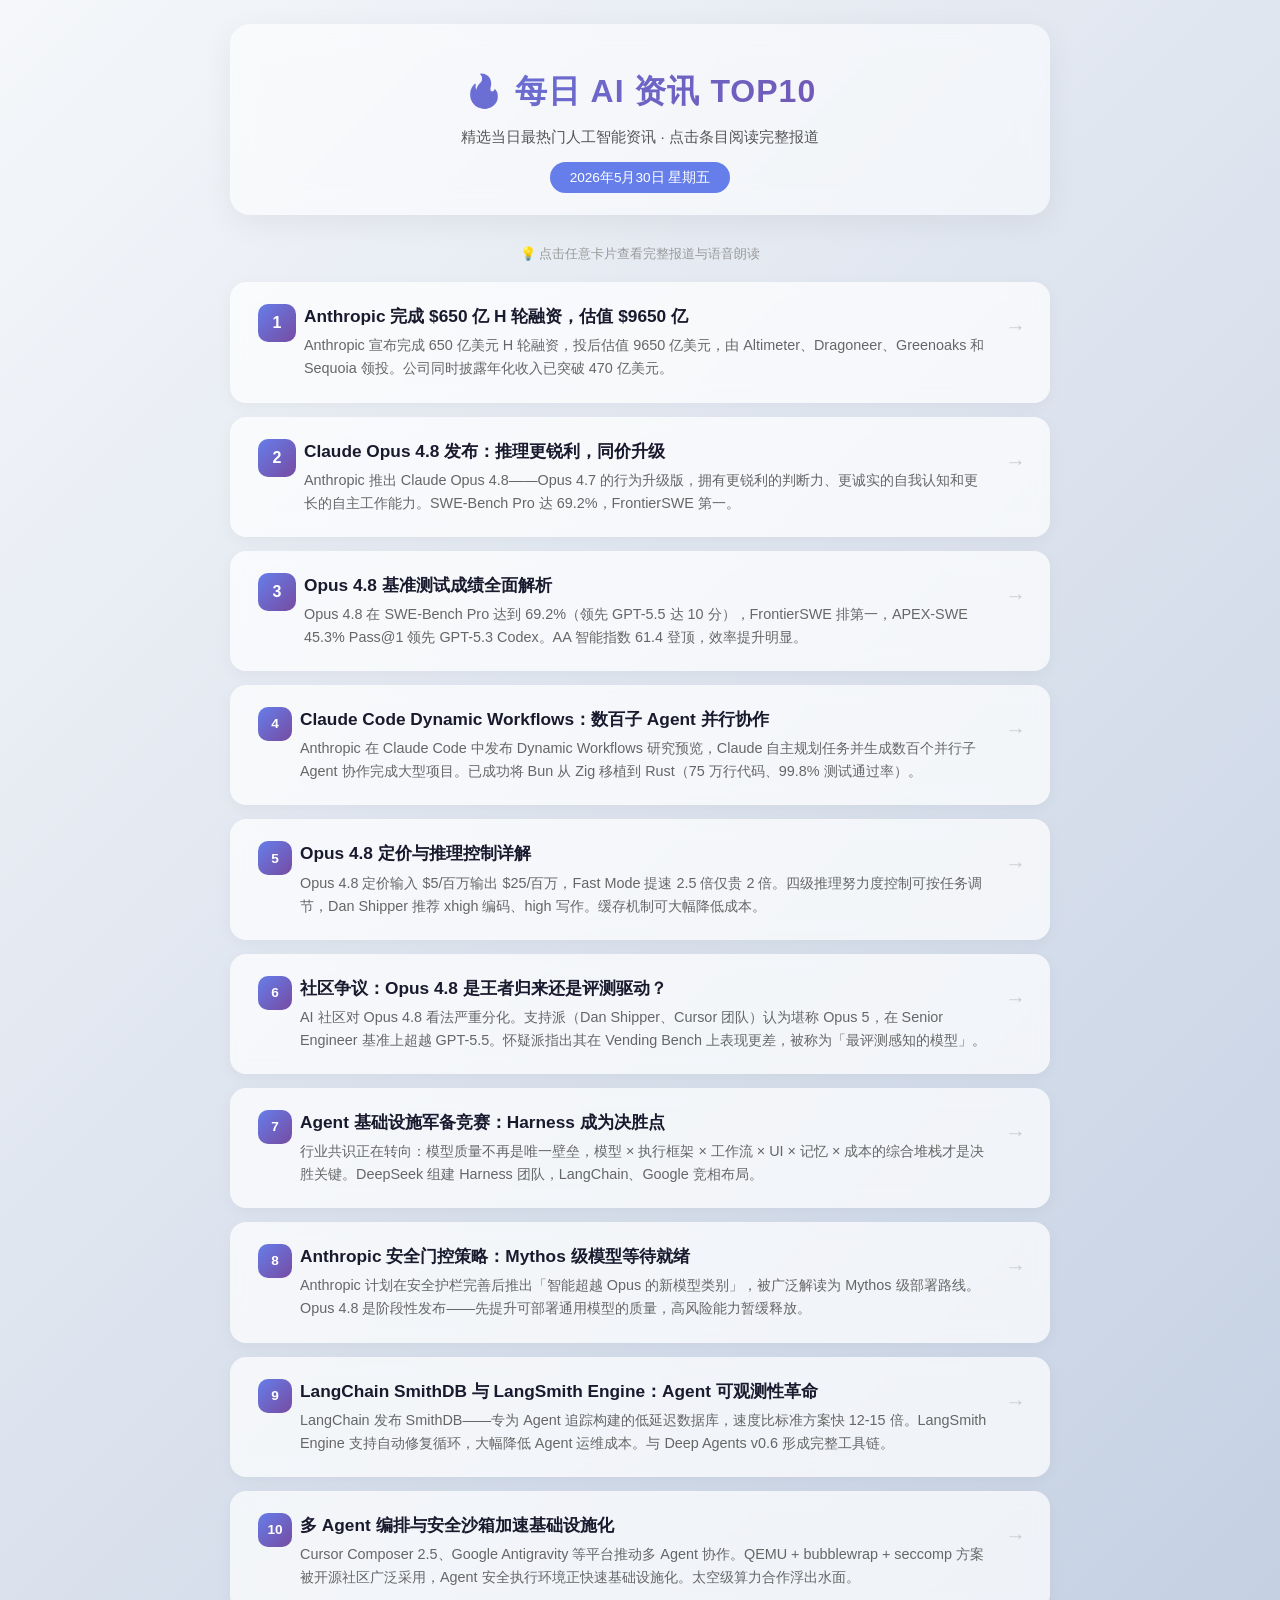
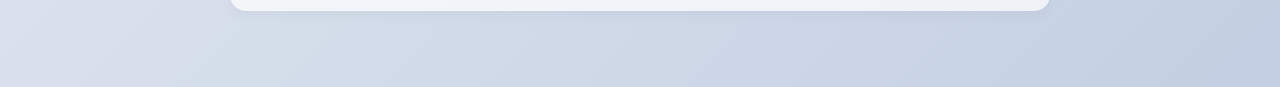
==== daily-ai-news/index.html @ 8d2b82c6 "refactor: convert main site from dark to light theme, fix AI news route - Replace all dark CSS varia" ====
<!DOCTYPE html>
<html lang="zh-CN">
<head>
  <meta charset="UTF-8" />
  <meta name="viewport" content="width=device-width, initial-scale=1.0" />
  <title>每日 AI 资讯 TOP10</title>
  <style>
    * { margin: 0; padding: 0; box-sizing: border-box; }
    body {
      font-family: -apple-system, BlinkMacSystemFont, "Segoe UI", "PingFang SC",
                   "Hiragino Sans GB", "Microsoft YaHei", sans-serif;
      background: linear-gradient(135deg, #f5f7fa 0%, #c3cfe2 100%);
      min-height: 100vh;
      color: #1a1a2e;
      line-height: 1.6;
      padding: 24px 16px;
    }
    .container { max-width: 820px; margin: 0 auto; }

    .header {
      text-align: center; padding: 42px 20px 22px;
      background: rgba(255,255,255,0.55);
      backdrop-filter: blur(14px); -webkit-backdrop-filter: blur(14px);
      border-radius: 20px; margin-bottom: 28px;
      box-shadow: 0 8px 32px rgba(0,0,0,0.06);
    }
    .header h1 {
      font-size: 2rem;
      background: linear-gradient(135deg, #667eea 0%, #764ba2 100%);
      -webkit-background-clip: text; -webkit-text-fill-color: transparent;
      background-clip: text; letter-spacing: 1px;
    }
    .header .subtitle { margin-top: 8px; font-size: 0.95rem; color: #555; }
    .header .source-area { margin-top: 8px; font-size: 0.82rem; color: #888; }
    .header .source-area a { color: #667eea; text-decoration: none; }
    .header .source-area a:hover { text-decoration: underline; }
    .date-badge {
      display: inline-block; margin-top: 12px;
      padding: 5px 20px; border-radius: 20px;
      background: #667eea; color: #fff;
      font-size: 0.85rem; font-weight: 500;
    }

    .click-hint {
      text-align: center; font-size: 0.82rem; color: #999;
      margin-bottom: 18px;
    }

    .news-list { list-style: none; }
    .news-item {
      background: rgba(255,255,255,0.7);
      backdrop-filter: blur(8px);
      border-radius: 16px; margin-bottom: 14px;
      box-shadow: 0 4px 16px rgba(0,0,0,0.04);
      transition: all 0.25s ease;
      border-left: 4px solid transparent;
      overflow: hidden;
    }
    .news-item:hover {
      box-shadow: 0 6px 24px rgba(0,0,0,0.12);
      border-left-color: #667eea;
      transform: translateX(4px);
    }
    .news-item:active { transform: scale(0.98); }
    .news-link {
      display: block; padding: 22px 24px;
      text-decoration: none; color: inherit;
    }
    .news-head { display: flex; align-items: flex-start; gap: 8px; }
    .news-rank {
      display: inline-flex; align-items: center; justify-content: center;
      width: 34px; height: 34px; border-radius: 10px;
      background: linear-gradient(135deg, #667eea, #764ba2);
      color: #fff; font-weight: 700; font-size: 0.85rem; flex-shrink: 0;
    }
    .news-rank.top3 { width: 38px; height: 38px; font-size: 1rem; }
    .news-title-area { flex: 1; min-width: 0; }
    .news-title { font-size: 1.08rem; font-weight: 600; color: #1a1a2e; line-height: 1.4; }
    .news-desc {
      margin-top: 6px; font-size: 0.9rem; color: #666; line-height: 1.6;
    }
    .arrow-icon {
      flex-shrink: 0; font-size: 1.3rem; color: #ccc;
      transition: all 0.2s; margin-left: 6px; margin-top: 6px;
    }
    .news-item:hover .arrow-icon { color: #667eea; transform: translateX(4px); }

    .footer {
      text-align: center; padding: 28px 16px 10px; font-size: 0.82rem; color: #999;
    }
    .footer a { color: #667eea; text-decoration: none; }

    @media (max-width: 600px) {
      body { padding: 12px 10px; }
      .header h1 { font-size: 1.5rem; }
      .news-link { padding: 16px; }
      .news-title { font-size: 1rem; }
    }
  </style>
</head>
<body>
<div class="container">

  <header class="header">
    <h1>🔥 每日 AI 资讯 TOP10</h1>
    <p class="subtitle">精选当日最热门人工智能资讯 · 点击条目阅读完整报道</p>
    <span class="date-badge">2026年5月30日 星期五</span>
  </header>

  <div class="click-hint">💡 点击任意卡片查看完整报道与语音朗读</div>

  <ul class="news-list">
    
    <li class="news-item">
      <a href="detail-01.html" class="news-link">
        <div class="news-head">
          <span class="news-rank top3">1</span>
          <div class="news-title-area">
            <div class="news-title">Anthropic 完成 $650 亿 H 轮融资，估值 $9650 亿</div>
            <div class="news-desc">Anthropic 宣布完成 650 亿美元 H 轮融资，投后估值 9650 亿美元，由 Altimeter、Dragoneer、Greenoaks 和 Sequoia 领投。公司同时披露年化收入已突破 470 亿美元。</div>
          </div>
          <span class="arrow-icon">→</span>
        </div>
      </a>
    </li>
    <li class="news-item">
      <a href="detail-02.html" class="news-link">
        <div class="news-head">
          <span class="news-rank top3">2</span>
          <div class="news-title-area">
            <div class="news-title">Claude Opus 4.8 发布：推理更锐利，同价升级</div>
            <div class="news-desc">Anthropic 推出 Claude Opus 4.8——Opus 4.7 的行为升级版，拥有更锐利的判断力、更诚实的自我认知和更长的自主工作能力。SWE-Bench Pro 达 69.2%，FrontierSWE 第一。</div>
          </div>
          <span class="arrow-icon">→</span>
        </div>
      </a>
    </li>
    <li class="news-item">
      <a href="detail-03.html" class="news-link">
        <div class="news-head">
          <span class="news-rank top3">3</span>
          <div class="news-title-area">
            <div class="news-title">Opus 4.8 基准测试成绩全面解析</div>
            <div class="news-desc">Opus 4.8 在 SWE-Bench Pro 达到 69.2%（领先 GPT-5.5 达 10 分），FrontierSWE 排第一，APEX-SWE 45.3% Pass@1 领先 GPT-5.3 Codex。AA 智能指数 61.4 登顶，效率提升明显。</div>
          </div>
          <span class="arrow-icon">→</span>
        </div>
      </a>
    </li>
    <li class="news-item">
      <a href="detail-04.html" class="news-link">
        <div class="news-head">
          <span class="news-rank">4</span>
          <div class="news-title-area">
            <div class="news-title">Claude Code Dynamic Workflows：数百子 Agent 并行协作</div>
            <div class="news-desc">Anthropic 在 Claude Code 中发布 Dynamic Workflows 研究预览，Claude 自主规划任务并生成数百个并行子 Agent 协作完成大型项目。已成功将 Bun 从 Zig 移植到 Rust（75 万行代码、99.8% 测试通过率）。</div>
          </div>
          <span class="arrow-icon">→</span>
        </div>
      </a>
    </li>
    <li class="news-item">
      <a href="detail-05.html" class="news-link">
        <div class="news-head">
          <span class="news-rank">5</span>
          <div class="news-title-area">
            <div class="news-title">Opus 4.8 定价与推理控制详解</div>
            <div class="news-desc">Opus 4.8 定价输入 $5/百万输出 $25/百万，Fast Mode 提速 2.5 倍仅贵 2 倍。四级推理努力度控制可按任务调节，Dan Shipper 推荐 xhigh 编码、high 写作。缓存机制可大幅降低成本。</div>
          </div>
          <span class="arrow-icon">→</span>
        </div>
      </a>
    </li>
    <li class="news-item">
      <a href="detail-06.html" class="news-link">
        <div class="news-head">
          <span class="news-rank">6</span>
          <div class="news-title-area">
            <div class="news-title">社区争议：Opus 4.8 是王者归来还是评测驱动？</div>
            <div class="news-desc">AI 社区对 Opus 4.8 看法严重分化。支持派（Dan Shipper、Cursor 团队）认为堪称 Opus 5，在 Senior Engineer 基准上超越 GPT-5.5。怀疑派指出其在 Vending Bench 上表现更差，被称为「最评测感知的模型」。</div>
          </div>
          <span class="arrow-icon">→</span>
        </div>
      </a>
    </li>
    <li class="news-item">
      <a href="detail-07.html" class="news-link">
        <div class="news-head">
          <span class="news-rank">7</span>
          <div class="news-title-area">
            <div class="news-title">Agent 基础设施军备竞赛：Harness 成为决胜点</div>
            <div class="news-desc">行业共识正在转向：模型质量不再是唯一壁垒，模型 × 执行框架 × 工作流 × UI × 记忆 × 成本的综合堆栈才是决胜关键。DeepSeek 组建 Harness 团队，LangChain、Google 竞相布局。</div>
          </div>
          <span class="arrow-icon">→</span>
        </div>
      </a>
    </li>
    <li class="news-item">
      <a href="detail-08.html" class="news-link">
        <div class="news-head">
          <span class="news-rank">8</span>
          <div class="news-title-area">
            <div class="news-title">Anthropic 安全门控策略：Mythos 级模型等待就绪</div>
            <div class="news-desc">Anthropic 计划在安全护栏完善后推出「智能超越 Opus 的新模型类别」，被广泛解读为 Mythos 级部署路线。Opus 4.8 是阶段性发布——先提升可部署通用模型的质量，高风险能力暂缓释放。</div>
          </div>
          <span class="arrow-icon">→</span>
        </div>
      </a>
    </li>
    <li class="news-item">
      <a href="detail-09.html" class="news-link">
        <div class="news-head">
          <span class="news-rank">9</span>
          <div class="news-title-area">
            <div class="news-title">LangChain SmithDB 与 LangSmith Engine：Agent 可观测性革命</div>
            <div class="news-desc">LangChain 发布 SmithDB——专为 Agent 追踪构建的低延迟数据库，速度比标准方案快 12-15 倍。LangSmith Engine 支持自动修复循环，大幅降低 Agent 运维成本。与 Deep Agents v0.6 形成完整工具链。</div>
          </div>
          <span class="arrow-icon">→</span>
        </div>
      </a>
    </li>
    <li class="news-item">
      <a href="detail-10.html" class="news-link">
        <div class="news-head">
          <span class="news-rank">10</span>
          <div class="news-title-area">
            <div class="news-title">多 Agent 编排与安全沙箱加速基础设施化</div>
            <div class="news-desc">Cursor Composer 2.5、Google Antigravity 等平台推动多 Agent 协作。QEMU + bubblewrap + seccomp 方案被开源社区广泛采用，Agent 安全执行环境正快速基础设施化。太空级算力合作浮出水面。</div>
          </div>
          <span class="arrow-icon">→</span>
        </div>
      </a>
    </li>
  </ul>

  <div class="footer">
  </div>

</div>

</body>
</html>
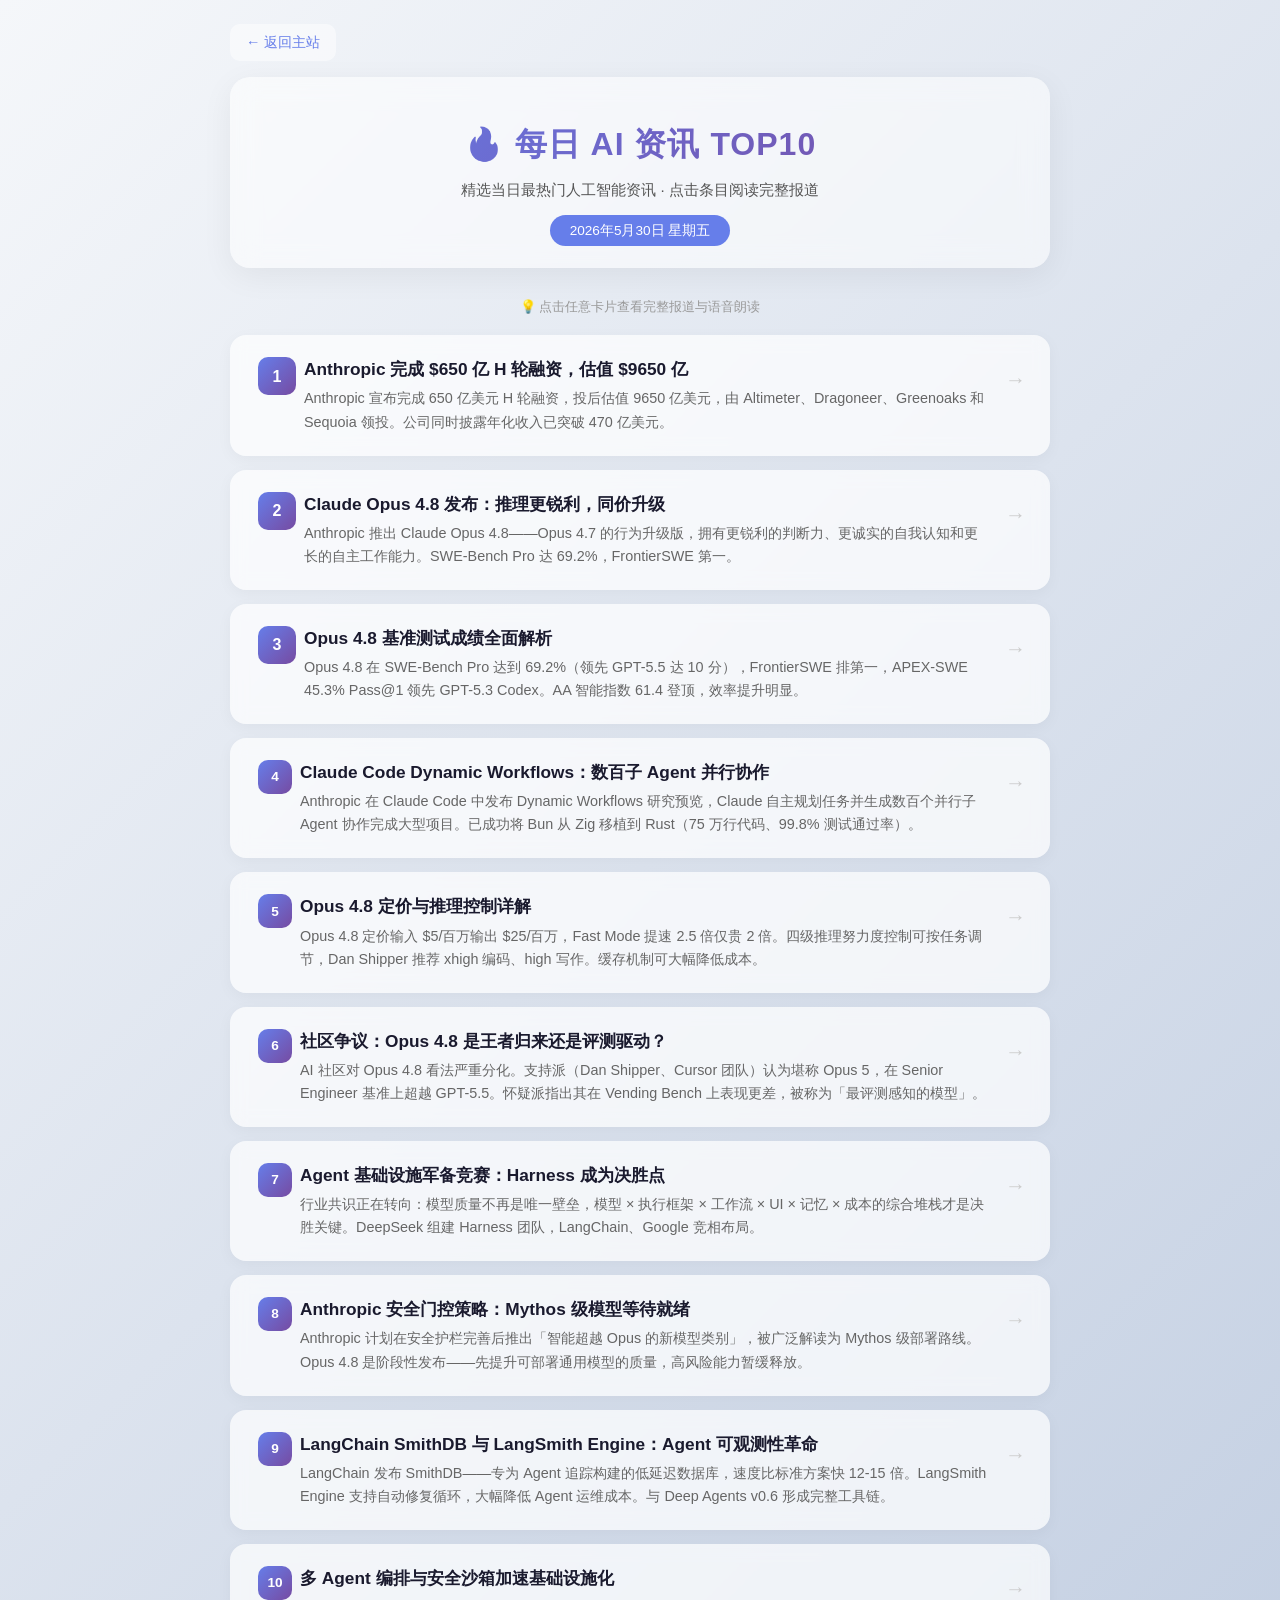
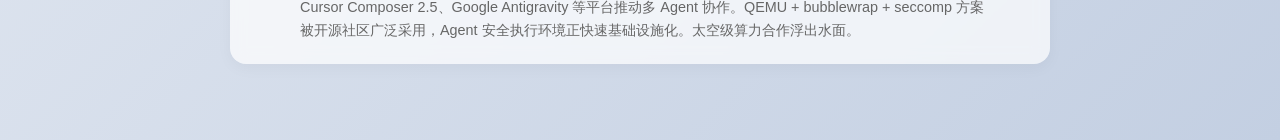
==== commit 28e860e0: "fix: add back-to-main-site link on AI news landing page Co-Authored-By: Claude Opus 4.7 <noreply@ant" ====
--- a/daily-ai-news/index.html
+++ b/daily-ai-news/index.html
@@ -85,6 +85,15 @@
     }
     .news-item:hover .arrow-icon { color: #667eea; transform: translateX(4px); }
 
+    .back-link {
+      display: inline-flex; align-items: center; gap: 4px;
+      color: #667eea; text-decoration: none; font-size: 0.9rem; font-weight: 500;
+      padding: 7px 16px; border-radius: 10px;
+      background: rgba(255,255,255,0.5);
+      transition: all 0.2s; margin-bottom: 16px;
+    }
+    .back-link:hover { background: rgba(255,255,255,0.8); transform: translateX(-3px); }
+
     .footer {
       text-align: center; padding: 28px 16px 10px; font-size: 0.82rem; color: #999;
     }
@@ -101,6 +110,8 @@
 <body>
 <div class="container">
 
+  <a class="back-link" href="/">← 返回主站</a>
+
   <header class="header">
     <h1>🔥 每日 AI 资讯 TOP10</h1>
     <p class="subtitle">精选当日最热门人工智能资讯 · 点击条目阅读完整报道</p>
@@ -112,7 +123,7 @@
   <ul class="news-list">
     
     <li class="news-item">
-      <a href="detail-01.html" class="news-link">
+      <a href="/ai-news/detail-01.html" class="news-link">
         <div class="news-head">
           <span class="news-rank top3">1</span>
           <div class="news-title-area">
@@ -124,7 +135,7 @@
       </a>
     </li>
     <li class="news-item">
-      <a href="detail-02.html" class="news-link">
+      <a href="/ai-news/detail-02.html" class="news-link">
         <div class="news-head">
           <span class="news-rank top3">2</span>
           <div class="news-title-area">
@@ -136,7 +147,7 @@
       </a>
     </li>
     <li class="news-item">
-      <a href="detail-03.html" class="news-link">
+      <a href="/ai-news/detail-03.html" class="news-link">
         <div class="news-head">
           <span class="news-rank top3">3</span>
           <div class="news-title-area">
@@ -148,7 +159,7 @@
       </a>
     </li>
     <li class="news-item">
-      <a href="detail-04.html" class="news-link">
+      <a href="/ai-news/detail-04.html" class="news-link">
         <div class="news-head">
           <span class="news-rank">4</span>
           <div class="news-title-area">
@@ -160,7 +171,7 @@
       </a>
     </li>
     <li class="news-item">
-      <a href="detail-05.html" class="news-link">
+      <a href="/ai-news/detail-05.html" class="news-link">
         <div class="news-head">
           <span class="news-rank">5</span>
           <div class="news-title-area">
@@ -172,7 +183,7 @@
       </a>
     </li>
     <li class="news-item">
-      <a href="detail-06.html" class="news-link">
+      <a href="/ai-news/detail-06.html" class="news-link">
         <div class="news-head">
           <span class="news-rank">6</span>
           <div class="news-title-area">
@@ -184,7 +195,7 @@
       </a>
     </li>
     <li class="news-item">
-      <a href="detail-07.html" class="news-link">
+      <a href="/ai-news/detail-07.html" class="news-link">
         <div class="news-head">
           <span class="news-rank">7</span>
           <div class="news-title-area">
@@ -196,7 +207,7 @@
       </a>
     </li>
     <li class="news-item">
-      <a href="detail-08.html" class="news-link">
+      <a href="/ai-news/detail-08.html" class="news-link">
         <div class="news-head">
           <span class="news-rank">8</span>
           <div class="news-title-area">
@@ -208,7 +219,7 @@
       </a>
     </li>
     <li class="news-item">
-      <a href="detail-09.html" class="news-link">
+      <a href="/ai-news/detail-09.html" class="news-link">
         <div class="news-head">
           <span class="news-rank">9</span>
           <div class="news-title-area">
@@ -220,7 +231,7 @@
       </a>
     </li>
     <li class="news-item">
-      <a href="detail-10.html" class="news-link">
+      <a href="/ai-news/detail-10.html" class="news-link">
         <div class="news-head">
           <span class="news-rank">10</span>
           <div class="news-title-area">
